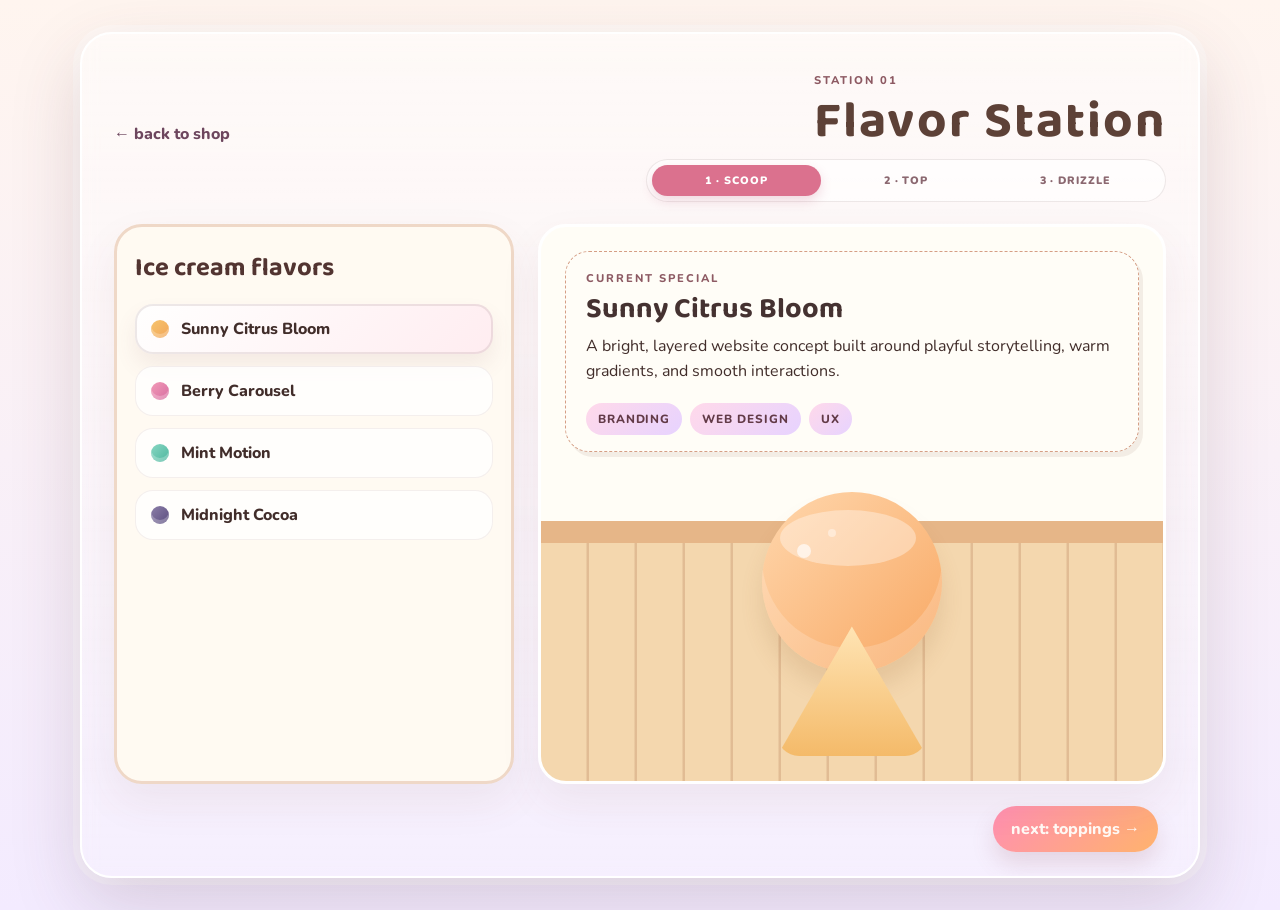
==== flavors.html @ 5803fb7e "Built the ice-cream-shop portfolio experience across all four pages." ====
<!DOCTYPE html>
<html lang="en">
  <head>
    <meta charset="UTF-8" />
    <meta name="viewport" content="width=device-width, initial-scale=1.0" />
    <title>Flavor Station | Iris' Portfolio</title>
    <link rel="preconnect" href="https://fonts.googleapis.com" />
    <link rel="preconnect" href="https://fonts.gstatic.com" crossorigin />
    <link href="https://fonts.googleapis.com/css2?family=Baloo+2:wght@400;600;700;800&family=Nunito:wght@400;600;700;800&display=swap" rel="stylesheet" />
    <link rel="stylesheet" href="styles.css" />
  </head>
  <body class="station-screen flavor-screen">
    <div class="station-shell">
      <header class="station-header">
        <a class="back-link" href="index.html">← back to shop</a>
        <div>
          <p class="eyebrow">station 01</p>
          <h2>Flavor Station</h2>
        </div>
      </header>
      <nav class="order-progress" aria-label="Build your ice cream"><span class="current">1 · scoop</span><span>2 · top</span><span>3 · drizzle</span></nav>

      <main class="station-layout">
        <aside class="selector-panel">
          <h3>Ice cream flavors</h3>
          <div class="choice-grid">
            <button class="flavor-button active" data-name="Sunny Citrus Bloom" data-description="A bright, layered website concept built around playful storytelling, warm gradients, and smooth interactions." data-color="#f6c46d" data-accent="#f2a65a">
              <span class="swatch" style="background: linear-gradient(135deg, #f6c46d, #f2a65a);"></span>
              Sunny Citrus Bloom
            </button>
            <button class="flavor-button" data-name="Berry Carousel" data-description="A polished portfolio experience with gallery-style layouts, vivid color decisions, and a strong visual narrative." data-color="#f29bb7" data-accent="#d76da1">
              <span class="swatch" style="background: linear-gradient(135deg, #f29bb7, #d76da1);"></span>
              Berry Carousel
            </button>
            <button class="flavor-button" data-name="Mint Motion" data-description="A crisp UI system focused on usability, clean structure, and delightful micro-interactions that feel effortless." data-color="#8ad7c3" data-accent="#4bb69d">
              <span class="swatch" style="background: linear-gradient(135deg, #8ad7c3, #4bb69d);"></span>
              Mint Motion
            </button>
            <button class="flavor-button" data-name="Midnight Cocoa" data-description="A deeper, more technical build with product thinking, motion design, and thoughtful front-end craftsmanship." data-color="#8c7fa8" data-accent="#5b4d7f">
              <span class="swatch" style="background: linear-gradient(135deg, #8c7fa8, #5b4d7f);"></span>
              Midnight Cocoa
            </button>
          </div>
        </aside>

        <section class="service-stage">
          <div class="order-ticket">
            <p class="ticket-label">current special</p>
            <h3 id="selected-project-name">Sunny Citrus Bloom</h3>
            <p id="selected-project-description">
              A bright, layered website concept built around playful storytelling, warm gradients, and smooth interactions.
            </p>
            <div class="tag-row">
              <span>branding</span>
              <span>web design</span>
              <span>ux</span>
            </div>
          </div>

          <div class="scoop-stage">
            <div class="display-scoop" id="scoop-display" aria-label="Selected project flavor">
              <div class="scoop scoop-large" id="scoop-color"><span class="scoop-shine"></span></div>
              <div class="cone-small"></div>
            </div>
          </div>
        </section>
      </main>

      <footer class="station-footer">
        <a href="toppings.html">next: toppings →</a>
      </footer>
    </div>

    <script src="script.js"></script>
  </body>
</html>
---- styles.css ----
:root {
  --cream: #fffaf0;
  --mint: #dff7ef;
  --pink: #ffd8e8;
  --peach: #ffdfc2;
  --rose: #ff7eb6;
  --coral: #ff8d73;
  --gold: #ffd166;
  --mint-dark: #67c5b0;
  --berry: #b26ab7;
  --coffee: #7b4d3a;
  --choco: #5b392f;
  --brown: #8d6448;
  --panel: rgba(255, 255, 255, 0.75);
  --shadow: rgba(104, 54, 68, 0.18);
  --text: #412d2a;
}

* {
  box-sizing: border-box;
}

html, body {
  margin: 0;
  min-height: 100%;
  font-family: "Nunito", sans-serif;
  background: linear-gradient(180deg, #fff7f2 0%, #ffe8ef 35%, #dff5ff 100%);
  color: var(--text);
}

body {
  min-height: 100vh;
  display: flex;
  align-items: center;
  justify-content: center;
  padding: 32px 18px;
}

img {
  max-width: 100%;
  display: block;
}

button, a {
  font: inherit;
}

.home-screen {
  background:
    radial-gradient(circle at top left, rgba(255, 255, 255, 0.8), transparent 20%),
    linear-gradient(180deg, #fef9f4 0%, #ffe2e9 100%);
}

.storefront-shell,
.station-shell {
  width: min(1120px, 100%);
  min-height: 760px;
  background: rgba(255, 255, 255, 0.42);
  border: 4px solid rgba(255, 255, 255, 0.8);
  border-radius: 32px;
  box-shadow: 0 24px 60px rgba(119, 83, 92, 0.16);
  backdrop-filter: blur(8px);
  overflow: hidden;
}

.storefront-shell {
  position: relative;
  padding: 26px 26px 18px;
  background:
    linear-gradient(180deg, rgba(255,255,255,0.1), rgba(255,255,255,0.5)),
    linear-gradient(180deg, #fffaf1 0%, #ffe6f2 36%, #e3f9ff 100%);
}

.store-header {
  display: flex;
  justify-content: center;
  text-align: center;
  padding: 12px 0 18px;
}

.brand-mark {
  display: flex;
  flex-direction: column;
  align-items: center;
  gap: 8px;
}

.brand-tag,
.eyebrow,
.ticket-label {
  text-transform: uppercase;
  letter-spacing: 0.18em;
  font-size: 0.7rem;
  font-weight: 800;
  color: #8d5a63;
}

.store-header h1,
.station-header h2 {
  margin: 0;
  font-family: "Baloo 2", cursive;
  font-size: clamp(2.4rem, 5vw, 4.8rem);
  line-height: 0.9;
  letter-spacing: 0.04em;
  color: #5d4137;
}

.banister {
  display: grid;
  grid-template-columns: repeat(6, minmax(0, 1fr));
  gap: 12px;
  padding: 14px 24px 8px;
  margin-top: 4px;
}

.banister span {
  height: 32px;
  border-radius: 999px;
  background: linear-gradient(180deg, #fff7eb 0%, #f5d1c0 100%);
  border: 3px solid rgba(122, 79, 70, 0.14);
  box-shadow: inset 0 -8px 0 rgba(255,255,255,0.35);
}

.hero-panel {
  display: grid;
  grid-template-columns: minmax(220px, 35%) minmax(280px, 65%);
  align-items: center;
  gap: 24px;
  padding: 26px 26px 12px;
  min-height: 420px;
}

.scoop-illustration {
  position: relative;
  height: 320px;
  display: flex;
  align-items: end;
  justify-content: center;
}

.scoop {
  position: absolute;
  width: 150px;
  height: 150px;
  border-radius: 50%;
  box-shadow: inset 0 -20px 0 rgba(255,255,255,0.22);
}

.scoop::before {
  content: "";
  position: absolute;
  inset: 14px 22px auto 18px;
  height: 46px;
  border-radius: 50%;
  background: rgba(255,255,255,0.35);
}

.scoop-one {
  bottom: 116px;
  left: 28%;
  background: linear-gradient(135deg, #ffc5d9, #ff7f9d);
}

.scoop-two {
  bottom: 126px;
  left: 42%;
  width: 160px;
  height: 160px;
  background: linear-gradient(135deg, #ffde8f, #ffb347);
}

.scoop-three {
  bottom: 112px;
  left: 56%;
  width: 140px;
  height: 140px;
  background: linear-gradient(135deg, #b3f0d3, #70c4a0);
}

.cone {
  position: absolute;
  bottom: 0;
  left: 50%;
  transform: translateX(-50%);
  width: 152px;
  height: 150px;
  background: linear-gradient(180deg, #ffd7a8, #f2b96a);
  clip-path: polygon(50% 0%, 100% 100%, 0% 100%);
  border-radius: 10px 10px 24px 24px;
}

.title-panel {
  background: rgba(255, 255, 255, 0.38);
  border: 3px solid rgba(255, 255, 255, 0.75);
  border-radius: 28px;
  padding: 34px 28px;
  box-shadow: 0 20px 40px rgba(160, 120, 86, 0.12);
}

.title-panel h2 {
  margin: 8px 0 16px;
  font-family: "Baloo 2", cursive;
  font-size: clamp(2.4rem, 4vw, 4rem);
  line-height: 0.95;
  color: #4d352d;
}

.title-panel p:last-child {
  margin: 0;
  font-size: 1.08rem;
  line-height: 1.6;
  max-width: 62ch;
}

.menu-bar {
  display: grid;
  grid-template-columns: repeat(3, minmax(0, 1fr));
  gap: 16px;
  padding: 16px 22px 22px;
}

.menu-button {
  display: flex;
  flex-direction: column;
  align-items: center;
  justify-content: center;
  gap: 6px;
  min-height: 132px;
  border: none;
  border-radius: 26px;
  text-decoration: none;
  color: #fffaf7;
  background: linear-gradient(135deg, #ff9bb7 0%, #ff7e6d 30%, #ffbf69 100%);
  box-shadow: inset 0 -12px 0 rgba(124, 42, 61, 0.12), 0 16px 26px rgba(162, 98, 87, 0.2);
  transition: transform 0.2s ease, box-shadow 0.2s ease;
}

.menu-button:nth-child(2) {
  background: linear-gradient(135deg, #86d7d4 0%, #72b7ee 35%, #c7a8ff 100%);
}

.menu-button:nth-child(3) {
  background: linear-gradient(135deg, #ffc579 0%, #f58fa8 40%, #d6a4ff 100%);
}

.menu-button:hover,
.menu-button:focus-visible {
  transform: translateY(-3px) scale(1.01);
  box-shadow: inset 0 -10px 0 rgba(124, 42, 61, 0.12), 0 22px 30px rgba(162, 98, 87, 0.2);
}

.button-label {
  font-family: "Baloo 2", cursive;
  font-size: clamp(1.5rem, 2vw, 2.2rem);
  line-height: 1;
}

.menu-button small {
  font-weight: 800;
  letter-spacing: 0.08em;
  text-transform: uppercase;
  opacity: 0.9;
}

.station-screen {
  background: linear-gradient(180deg, #fff5ef 0%, #f3ebff 100%);
}

.station-shell {
  padding: 28px 32px 24px;
  min-height: 780px;
  background: linear-gradient(180deg, rgba(255,255,255,0.5), rgba(255,255,255,0.2));
}

.station-header {
  display: flex;
  align-items: end;
  justify-content: space-between;
  gap: 16px;
  margin-bottom: 24px;
}

.back-link {
  text-decoration: none;
  color: #6d465e;
  font-weight: 800;
}

.station-header h2 {
  margin: 6px 0 0;
  font-family: "Baloo 2", cursive;
  font-size: clamp(2.2rem, 4vw, 3.2rem);
  line-height: 0.9;
}

.station-layout {
  display: grid;
  grid-template-columns: minmax(290px, 38%) minmax(300px, 62%);
  gap: 24px;
  min-height: 560px;
}

.selector-panel,
.service-stage {
  background: rgba(255, 255, 255, 0.46);
  border: 3px solid rgba(255,255,255,0.72);
  border-radius: 28px;
  box-shadow: 0 18px 40px rgba(122, 80, 81, 0.08);
}

.selector-panel {
  padding: 20px 18px;
}

.selector-panel h3 {
  margin: 0 0 16px;
  color: #523431;
  font-size: 1.6rem;
  font-family: "Baloo 2", cursive;
}

.choice-grid {
  display: grid;
  gap: 12px;
}

.flavor-button,
.topping-button,
.sauce-button {
  display: flex;
  align-items: center;
  gap: 12px;
  width: 100%;
  padding: 14px 16px;
  border: none;
  border-radius: 18px;
  background: rgba(255, 255, 255, 0.8);
  color: var(--text);
  text-align: left;
  font-size: 1rem;
  font-weight: 800;
  box-shadow: inset 0 0 0 1px rgba(120, 68, 73, 0.08);
  cursor: pointer;
  transition: transform 0.2s ease, box-shadow 0.2s ease, background 0.2s ease;
}

.flavor-button:hover,
.topping-button:hover,
.sauce-button:hover,
.flavor-button:focus-visible,
.topping-button:focus-visible,
.sauce-button:focus-visible {
  transform: translateX(2px);
  box-shadow: inset 0 0 0 2px rgba(111, 78, 74, 0.1), 0 12px 24px rgba(124, 75, 88, 0.07);
}

.flavor-button.active,
.topping-button.active,
.sauce-button.active {
  background: linear-gradient(135deg, rgba(255,255,255,0.94), rgba(255,233,240,0.78));
  box-shadow: inset 0 0 0 2px rgba(110, 76, 76, 0.12), 0 12px 22px rgba(136, 78, 90, 0.09);
}

.swatch {
  display: inline-block;
  width: 18px;
  height: 18px;
  border-radius: 50%;
  box-shadow: inset 0 -4px 0 rgba(255,255,255,0.25);
  flex-shrink: 0;
}

.service-stage {
  display: flex;
  flex-direction: column;
  justify-content: space-between;
  padding: 24px;
}

.order-ticket {
  background: rgba(255, 255, 255, 0.7);
  border-radius: 24px;
  border: 3px solid rgba(255,255,255,0.8);
  padding: 18px 20px 16px;
  box-shadow: inset 0 0 0 1px rgba(111, 78, 74, 0.06);
}

.order-ticket h3 {
  margin: 8px 0 10px;
  color: #453231;
  font-size: clamp(1.8rem, 2.2vw, 2.8rem);
  font-family: "Baloo 2", cursive;
  line-height: 0.95;
}

.order-ticket p {
  margin: 0;
  line-height: 1.6;
}

.tag-row {
  display: flex;
  flex-wrap: wrap;
  gap: 8px;
  margin-top: 18px;
}

.tag-row span {
  padding: 8px 12px;
  border-radius: 999px;
  background: linear-gradient(135deg, #ffd9ea, #e7d3ff);
  font-size: 0.74rem;
  font-weight: 800;
  letter-spacing: 0.08em;
  text-transform: uppercase;
  color: #623a47;
}

.scoop-stage,
.topping-stage,
.sauce-stage {
  display: flex;
  align-items: center;
  justify-content: center;
  padding-top: 18px;
}

.display-scoop {
  position: relative;
  width: 230px;
  height: 240px;
  display: flex;
  align-items: end;
  justify-content: center;
}

.scoop-large {
  position: absolute;
  bottom: 84px;
  width: 180px;
  height: 180px;
  border-radius: 50%;
  background: linear-gradient(135deg, #ffd7ad, #f8a762);
  box-shadow: inset 0 -24px 0 rgba(255,255,255,0.18), 0 18px 22px rgba(149, 92, 44, 0.15);
}

.scoop-large::before {
  content: "";
  position: absolute;
  inset: 18px 26px auto 18px;
  height: 56px;
  border-radius: 50%;
  background: rgba(255,255,255,0.35);
}

.cone-small {
  position: absolute;
  bottom: 0;
  width: 150px;
  height: 130px;
  background: linear-gradient(180deg, #ffe4b4, #f4ba69);
  clip-path: polygon(50% 0%, 100% 100%, 0% 100%);
  border-radius: 10px 10px 22px 22px;
}

.selected-sprinkle {
  position: relative;
  width: 200px;
  height: 200px;
  border-radius: 24px;
  background: linear-gradient(135deg, #fff8d7, #fbd2d6);
  box-shadow: inset 0 0 0 3px rgba(255,255,255,0.6), 0 20px 28px rgba(123, 90, 77, 0.12);
  overflow: hidden;
}

.mini-dots {
  position: absolute;
  inset: 0;
  background-image:
    radial-gradient(circle at 20% 22%, rgba(255,255,255,0.9) 0 12%, transparent 13%),
    radial-gradient(circle at 42% 36%, rgba(255,255,255,0.9) 0 10%, transparent 11%),
    radial-gradient(circle at 66% 28%, rgba(255,255,255,0.9) 0 10%, transparent 11%),
    radial-gradient(circle at 35% 60%, rgba(255,255,255,0.9) 0 12%, transparent 13%),
    radial-gradient(circle at 60% 70%, rgba(255,255,255,0.9) 0 10%, transparent 11%),
    radial-gradient(circle at 72% 58%, rgba(255,255,255,0.9) 0 10%, transparent 11%);
}

.drizzle-glass {
  position: relative;
  width: 220px;
  height: 220px;
  border-radius: 28px;
  background: linear-gradient(135deg, rgba(255,255,255,0.76), rgba(230, 229, 255, 0.66));
  border: 3px solid rgba(255,255,255,0.8);
  box-shadow: inset 0 0 0 2px rgba(144, 113, 159, 0.08), 0 20px 30px rgba(122, 79, 113, 0.12);
  overflow: hidden;
}

.drizzle-stripe {
  position: absolute;
  left: 16%;
  width: 68%;
  height: 14px;
  border-radius: 10px;
  background: linear-gradient(90deg, #ff7aa4, #ffb86d, #ffc3d8);
  box-shadow: 0 6px 10px rgba(209, 111, 120, 0.14);
}

.stripe-one { top: 32%; transform: rotate(18deg); }
.stripe-two { top: 48%; transform: rotate(-16deg); }
.stripe-three { top: 64%; transform: rotate(14deg); }

.station-footer {
  display: flex;
  justify-content: flex-end;
  margin-top: 22px;
  padding-right: 8px;
}

.station-footer a {
  display: inline-flex;
  align-items: center;
  justify-content: center;
  padding: 12px 18px;
  border-radius: 999px;
  text-decoration: none;
  color: #fffaf6;
  font-weight: 800;
  background: linear-gradient(135deg, #ff8fb2, #ffb36d);
  box-shadow: 0 12px 22px rgba(147, 89, 99, 0.18);
}

@media (max-width: 860px) {
  .hero-panel,
  .station-layout {
    grid-template-columns: 1fr;
  }

  .menu-bar {
    grid-template-columns: 1fr;
  }

  .storefront-shell,
  .station-shell {
    min-height: unset;
  }

  .station-header {
    flex-direction: column;
    align-items: flex-start;
  }
}

/* Shopfront polish */
body::before { content:""; position:fixed; inset:0; pointer-events:none; opacity:.2; background-image:radial-gradient(#a96162 0.7px,transparent 0.7px); background-size:18px 18px; mask-image:linear-gradient(#000,transparent 70%); }
.storefront-shell,.station-shell { border:2px solid #fff; box-shadow:0 26px 70px rgba(91,54,64,.18),0 0 0 7px rgba(255,255,255,.35); }
.store-header { position:relative; }
.open-sign { position:absolute; right:10px; top:8px; padding:7px 12px; border:2px solid #df7593; border-radius:8px; color:#c85274; font:800 .68rem/1 "Nunito"; letter-spacing:.12em; transform:rotate(3deg); background:#fff8ec; }
.awning { height:68px; margin:0 -26px; display:flex; overflow:hidden; filter:drop-shadow(0 8px 0 rgba(108,68,59,.13)); }
.awning span { flex:1; background:#ff829e; border-radius:0 0 22px 22px; }
.awning span:nth-child(even) { background:#fff5e2; }
.hero-panel { padding-top:32px; }
.shop-window { position:relative; height:355px; display:flex; justify-content:center; align-items:center; border:9px solid #e9af86; border-radius:150px 150px 18px 18px; background:linear-gradient(150deg,rgba(255,255,255,.85),rgba(191,231,239,.42)); box-shadow:inset 0 0 0 4px #fff8e7,0 18px 28px rgba(101,60,49,.12); overflow:hidden; }
.shop-window::after { content:""; position:absolute; inset:0; background:linear-gradient(120deg,transparent 34%,rgba(255,255,255,.5) 35%,transparent 48%); pointer-events:none; }
.window-label,.window-copy { position:absolute; z-index:5; font-weight:900; color:#7a4b42; text-transform:uppercase; letter-spacing:.15em; font-size:.65rem; }
.window-label { top:25px; }.window-copy{bottom:16px;letter-spacing:.08em;}
.shop-window .scoop-illustration { width:100%; height:310px; transform:scale(.78) translateY(22px); }
.title-panel { background:#fffaf1;border:2px solid #f3d7c4;box-shadow:8px 8px 0 #f1b4c3; }
.start-order { display:inline-flex; gap:28px; align-items:center; margin-top:24px; padding:13px 18px; border-radius:999px; color:#fff; text-decoration:none; font-weight:900; background:#e76083; box-shadow:0 7px 0 #b64061; transition:.2s; }
.start-order:hover { transform:translateY(-2px);box-shadow:0 9px 0 #b64061; }
.menu-button { position:relative;align-items:flex-start;padding:20px 22px;min-height:142px;overflow:hidden;border:2px solid rgba(93,58,51,.12); }
.menu-button::after { content:"";position:absolute;width:95px;height:95px;border-radius:50%;right:-20px;bottom:-30px;background:rgba(255,255,255,.18); }
.menu-number { position:absolute;right:18px;top:14px;font-weight:900;opacity:.65; }
.menu-icon { font-size:1.6rem;line-height:1; }
.menu-button small { margin-top:auto; }

/* Station workflow */
.station-shell { position:relative; }
.station-header { margin-bottom:14px; }
.order-progress { width:min(520px,100%); margin:0 0 22px auto; display:grid;grid-template-columns:repeat(3,1fr);padding:5px;border-radius:999px;background:rgba(255,255,255,.62);border:1px solid rgba(111,78,74,.12); }
.order-progress span,.order-progress a { padding:8px 10px;text-align:center;border-radius:999px;color:#8b6870;text-decoration:none;text-transform:uppercase;font-size:.67rem;font-weight:900;letter-spacing:.09em; }
.order-progress .current { color:#fff;background:#db718e;box-shadow:0 5px 12px rgba(183,74,108,.2); }
.selector-panel { background:#fffaf2; border-color:#efd8c7; }
.service-stage { position:relative; overflow:hidden; background:linear-gradient(180deg,#fffdf6 0 53%,#e6b688 53% 57%,#f4d7ae 57%);border-color:#fff; }
.service-stage::after { content:"";position:absolute;left:0;right:0;bottom:0;height:43%;opacity:.25;background:repeating-linear-gradient(90deg,transparent 0 45px,#a96a45 46px 48px);pointer-events:none; }
.order-ticket { position:relative;z-index:2;background:#fffdf7;border:1px dashed #d59e85;box-shadow:4px 5px 0 rgba(121,76,56,.09); }
.scoop-stage,.topping-stage,.sauce-stage { position:relative;z-index:2;min-height:260px; }
.scoop-large { transition:background .35s ease,transform .25s ease;animation:scoopIn .5s ease both; }
.scoop-shine { position:absolute;width:14px;height:14px;border-radius:50%;left:35px;top:52px;background:rgba(255,255,255,.65);box-shadow:28px -18px 0 -3px rgba(255,255,255,.4); }
.selected-sprinkle,.drizzle-glass { transition:background .35s ease; }
.base-cup,.sundae-cup { position:absolute;bottom:18px;width:170px;height:115px;background:linear-gradient(90deg,#f7b46b,#ffd391,#efa75f);clip-path:polygon(5% 0,95% 0,82% 100%,18% 100%); }
.base-cup span { position:absolute;inset:22px 25px;background:rgba(255,255,255,.24);clip-path:polygon(5% 0,95% 0,82% 100%,18% 100%); }
.topping-stage .selected-sprinkle { z-index:2;width:155px;height:120px;border-radius:50% 50% 42% 42%;transform:translateY(-46px); }
.sundae-cup { height:125px;border-radius:0 0 55px 55px;clip-path:none;background:rgba(215,242,245,.72);border:4px solid #fff; }
.sundae-cream { position:absolute;width:150px;height:105px;border-radius:50%;left:6px;top:-70px;background:linear-gradient(135deg,#fff5cf,#f9c9d8);box-shadow:inset 0 -14px rgba(255,255,255,.25); }
.sauce-stage .drizzle-glass { z-index:2;width:155px;height:105px;transform:translateY(-47px);background:transparent;border:0;box-shadow:none; }
@keyframes scoopIn { from{transform:translateY(-18px) scale(.92);opacity:0} to{transform:none;opacity:1} }
@media (prefers-reduced-motion:reduce){*{scroll-behavior:auto!important;animation:none!important;transition:none!important}}
@media (max-width:860px){body{align-items:flex-start;padding:14px 10px}.open-sign{display:none}.awning{height:48px}.hero-panel{padding:24px 5px 10px}.shop-window{height:310px;max-width:390px;width:100%;margin:auto}.title-panel{padding:28px 22px}.order-progress{margin-bottom:18px}.station-shell{padding:22px 16px}.station-layout{min-height:auto}.service-stage{min-height:560px}.menu-bar{padding-inline:4px}.menu-button{min-height:118px}}
@media (max-width:480px){.storefront-shell{padding:18px 16px}.awning{margin-inline:-16px}.store-header h1{font-size:2.2rem}.shop-window{height:270px}.shop-window .scoop-illustration{transform:scale(.65) translateY(35px)}.order-progress span,.order-progress a{font-size:.56rem;padding:7px 3px}.station-header h2{font-size:2rem}}
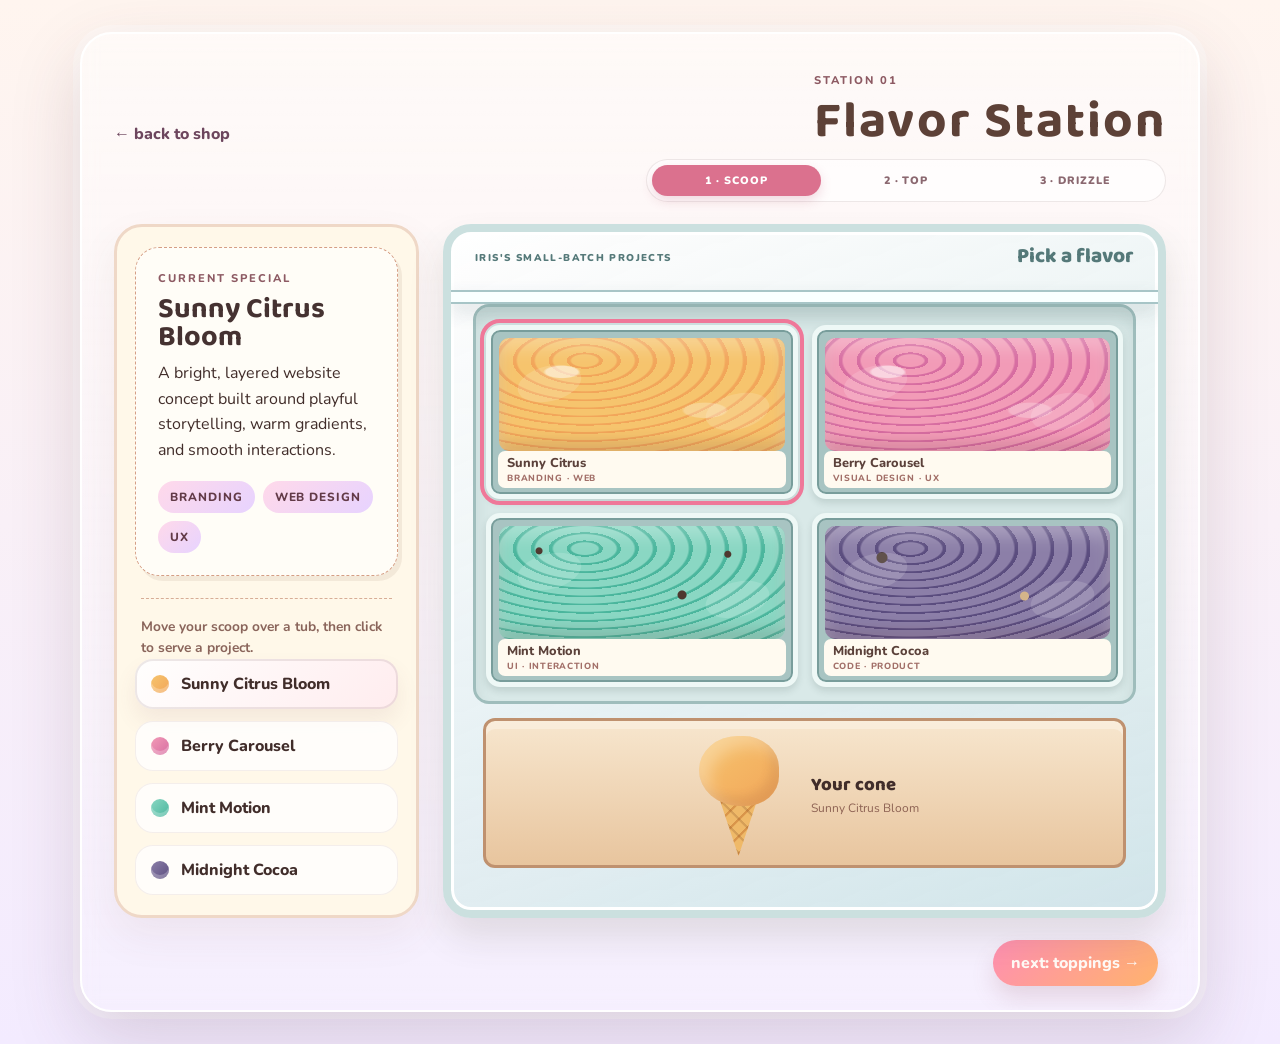
==== commit 7224bb4c: "Reworked the ice-cream interactions to feel much more physical." ====
--- a/flavors.html
+++ b/flavors.html
@@ -20,10 +20,16 @@
       </header>
       <nav class="order-progress" aria-label="Build your ice cream"><span class="current">1 · scoop</span><span>2 · top</span><span>3 · drizzle</span></nav>
 
-      <main class="station-layout">
-        <aside class="selector-panel">
-          <h3>Ice cream flavors</h3>
-          <div class="choice-grid">
+      <main class="station-layout counter-layout">
+        <aside class="selector-panel project-sidebar">
+          <div class="order-ticket">
+            <p class="ticket-label">current special</p>
+            <h3 id="selected-project-name">Sunny Citrus Bloom</h3>
+            <p id="selected-project-description">A bright, layered website concept built around playful storytelling, warm gradients, and smooth interactions.</p>
+            <div class="tag-row"><span>branding</span><span>web design</span><span>ux</span></div>
+          </div>
+          <p class="counter-hint">Move your scoop over a tub, then click to serve a project.</p>
+          <div class="choice-grid legacy-choices" hidden>
             <button class="flavor-button active" data-name="Sunny Citrus Bloom" data-description="A bright, layered website concept built around playful storytelling, warm gradients, and smooth interactions." data-color="#f6c46d" data-accent="#f2a65a">
               <span class="swatch" style="background: linear-gradient(135deg, #f6c46d, #f2a65a);"></span>
               Sunny Citrus Bloom
@@ -43,26 +49,16 @@
           </div>
         </aside>
 
-        <section class="service-stage">
-          <div class="order-ticket">
-            <p class="ticket-label">current special</p>
-            <h3 id="selected-project-name">Sunny Citrus Bloom</h3>
-            <p id="selected-project-description">
-              A bright, layered website concept built around playful storytelling, warm gradients, and smooth interactions.
-            </p>
-            <div class="tag-row">
-              <span>branding</span>
-              <span>web design</span>
-              <span>ux</span>
-            </div>
+        <section class="ice-cream-counter" id="flavor-counter" aria-label="Ice cream flavor display">
+          <div class="freezer-label"><span>IRIS'S SMALL-BATCH PROJECTS</span><strong>Pick a flavor</strong></div>
+          <div class="flavor-case">
+            <button class="flavor-button flavor-tub active" data-name="Sunny Citrus Bloom" data-description="A bright, layered website concept built around playful storytelling, warm gradients, and smooth interactions." data-color="#f6c46d" data-accent="#f2a65a" style="--flavor:#f6c46d;--accent:#f2a65a"><span class="ice-cream-surface citrus"></span><span class="tub-card">Sunny Citrus<small>branding · web</small></span></button>
+            <button class="flavor-button flavor-tub" data-name="Berry Carousel" data-description="A polished portfolio experience with gallery-style layouts, vivid color decisions, and a strong visual narrative." data-color="#f29bb7" data-accent="#d76da1" style="--flavor:#f29bb7;--accent:#d76da1"><span class="ice-cream-surface berry"></span><span class="tub-card">Berry Carousel<small>visual design · ux</small></span></button>
+            <button class="flavor-button flavor-tub" data-name="Mint Motion" data-description="A crisp UI system focused on usability, clean structure, and delightful micro-interactions that feel effortless." data-color="#8ad7c3" data-accent="#4bb69d" style="--flavor:#8ad7c3;--accent:#4bb69d"><span class="ice-cream-surface mint-chip"></span><span class="tub-card">Mint Motion<small>ui · interaction</small></span></button>
+            <button class="flavor-button flavor-tub" data-name="Midnight Cocoa" data-description="A deeper, more technical build with product thinking, motion design, and thoughtful front-end craftsmanship." data-color="#8c7fa8" data-accent="#5b4d7f" style="--flavor:#8c7fa8;--accent:#5b4d7f"><span class="ice-cream-surface cocoa"></span><span class="tub-card">Midnight Cocoa<small>code · product</small></span></button>
           </div>
-
-          <div class="scoop-stage">
-            <div class="display-scoop" id="scoop-display" aria-label="Selected project flavor">
-              <div class="scoop scoop-large" id="scoop-color"><span class="scoop-shine"></span></div>
-              <div class="cone-small"></div>
-            </div>
-          </div>
+          <div class="serving-rail"><div class="cone-receiver"><div class="served-scoop" id="served-scoop"></div><div class="waffle-cone"></div></div><p><strong>Your cone</strong><span id="served-label">Sunny Citrus Bloom</span></p></div>
+          <div class="scoop-cursor" id="scoop-cursor" aria-hidden="true"><span></span></div>
         </section>
       </main>
 
--- a/styles.css
+++ b/styles.css
@@ -598,3 +598,48 @@
 @media (prefers-reduced-motion:reduce){*{scroll-behavior:auto!important;animation:none!important;transition:none!important}}
 @media (max-width:860px){body{align-items:flex-start;padding:14px 10px}.open-sign{display:none}.awning{height:48px}.hero-panel{padding:24px 5px 10px}.shop-window{height:310px;max-width:390px;width:100%;margin:auto}.title-panel{padding:28px 22px}.order-progress{margin-bottom:18px}.station-shell{padding:22px 16px}.station-layout{min-height:auto}.service-stage{min-height:560px}.menu-bar{padding-inline:4px}.menu-button{min-height:118px}}
 @media (max-width:480px){.storefront-shell{padding:18px 16px}.awning{margin-inline:-16px}.store-header h1{font-size:2.2rem}.shop-window{height:270px}.shop-window .scoop-illustration{transform:scale(.65) translateY(35px)}.order-progress span,.order-progress a{font-size:.56rem;padding:7px 3px}.station-header h2{font-size:2rem}}
+
+/* Behind-the-counter flavor case */
+.counter-layout{grid-template-columns:minmax(230px,29%) minmax(520px,71%)}
+.project-sidebar{display:flex;flex-direction:column;justify-content:center;background:#fff8e9}
+.project-sidebar .order-ticket{padding:22px}
+.counter-hint{margin:22px 6px 0;padding-top:18px;border-top:1px dashed #d7ad96;color:#8a655b;font-size:.86rem;line-height:1.5;font-weight:700}
+.ice-cream-counter{position:relative;min-height:590px;padding:72px 22px 18px;border:8px solid #cbe0df;border-radius:28px;background:linear-gradient(155deg,rgba(255,255,255,.88),rgba(195,224,226,.72));box-shadow:inset 0 0 0 3px #fff,0 20px 35px rgba(83,82,68,.14);overflow:hidden;cursor:none}
+.ice-cream-counter::before{content:"";position:absolute;inset:58px 0 auto;height:10px;background:#f9ffff;border-block:2px solid #a7c5c7;box-shadow:0 8px 18px rgba(63,92,93,.16)}
+.freezer-label{position:absolute;top:15px;left:24px;right:24px;display:flex;align-items:center;justify-content:space-between;color:#557979}
+.freezer-label span{font-size:.62rem;font-weight:900;letter-spacing:.14em}.freezer-label strong{font:800 1.3rem/1 "Baloo 2"}
+.flavor-case{display:grid;grid-template-columns:repeat(2,1fr);gap:14px;padding:18px 10px 14px;background:#d9e9e8;border:3px solid #9fbdbc;border-radius:16px;box-shadow:inset 0 12px 16px rgba(60,91,92,.12)}
+.flavor-tub{position:relative!important;display:block!important;height:174px;padding:7px!important;border:5px solid #eef8f6!important;border-radius:14px!important;background:#a8c4c2!important;overflow:hidden;box-shadow:inset 0 0 0 2px #789d9b,0 4px 7px rgba(45,72,70,.15)!important;cursor:none!important}
+.flavor-tub:hover,.flavor-tub:focus-visible{transform:translateY(-2px)!important}.flavor-tub.active{outline:4px solid #ef7899;outline-offset:2px}
+.ice-cream-surface{position:absolute;inset:8px 8px 43px;border-radius:10px;background:radial-gradient(ellipse at 22% 30%,rgba(255,255,255,.5) 0 5%,transparent 6%),radial-gradient(ellipse at 72% 64%,rgba(255,255,255,.25) 0 7%,transparent 8%),repeating-radial-gradient(ellipse at 30% 20%,var(--flavor) 0 13px,var(--accent) 15px 18px);box-shadow:inset 0 10px 18px rgba(255,255,255,.28),inset 0 -10px 14px rgba(94,52,49,.16)}
+.ice-cream-surface::before,.ice-cream-surface::after{content:"";position:absolute;width:65px;height:35px;border-radius:50%;background:rgba(255,255,255,.14);transform:rotate(-14deg)}.ice-cream-surface::before{left:18px;top:28px}.ice-cream-surface::after{right:15px;bottom:22px}
+.mint-chip{background:radial-gradient(circle at 14% 22%,#4f382f 0 3px,transparent 4px),radial-gradient(circle at 64% 61%,#4f382f 0 4px,transparent 5px),radial-gradient(circle at 80% 25%,#4f382f 0 3px,transparent 4px),repeating-radial-gradient(ellipse at 30% 20%,var(--flavor) 0 13px,var(--accent) 15px 18px)}
+.cocoa{background:radial-gradient(circle at 20% 28%,#47352f 0 5px,transparent 6px),radial-gradient(circle at 70% 62%,#d4b58a 0 4px,transparent 5px),repeating-radial-gradient(ellipse at 30% 20%,var(--flavor) 0 13px,var(--accent) 15px 18px)}
+.tub-card{position:absolute;left:7px;right:7px;bottom:6px;padding:6px 9px;border-radius:7px;background:#fffaf0;color:#5b413a;text-align:left;font:800 .8rem/1 "Nunito"}.tub-card small{display:block;margin-top:4px;color:#a26f68;font-size:.56rem;text-transform:uppercase;letter-spacing:.08em}
+.serving-rail{height:150px;margin:14px 10px 0;display:flex;align-items:center;justify-content:center;gap:28px;border-radius:12px;background:linear-gradient(#f7e6ce,#e8c59e);border:3px solid #bf916f;box-shadow:inset 0 8px rgba(255,255,255,.28)}
+.serving-rail p{display:flex;flex-direction:column}.serving-rail p strong{font:800 1.15rem "Baloo 2"}.serving-rail p span{font-size:.75rem;color:#8d6253}
+.cone-receiver{position:relative;width:92px;height:125px}.waffle-cone{position:absolute;bottom:0;left:19px;width:58px;height:78px;clip-path:polygon(5% 0,95% 0,50% 100%);background:repeating-linear-gradient(45deg,transparent 0 9px,rgba(135,80,38,.25) 10px 12px),repeating-linear-gradient(-45deg,#efb968 0 9px,#d9954a 10px 12px)}
+.served-scoop{position:absolute;z-index:2;left:8px;top:5px;width:80px;height:70px;border-radius:52% 48% 45% 55%;background:linear-gradient(145deg,#f6c46d,#f2a65a);box-shadow:inset 10px 10px 16px rgba(255,255,255,.3),inset -8px -9px 10px rgba(116,57,40,.12);transition:background .25s}
+.served-scoop.scooped{animation:serveScoop .55s cubic-bezier(.2,.8,.2,1)}
+.scoop-cursor{position:absolute;z-index:10;width:58px;height:120px;pointer-events:none;transform:translate(-14px,-30px) rotate(-32deg);opacity:0;transition:opacity .12s}
+.ice-cream-counter:hover .scoop-cursor{opacity:1}.scoop-cursor::before{content:"";position:absolute;top:0;left:4px;width:48px;height:48px;border-radius:50%;border:7px solid #b6c2c4;background:radial-gradient(circle at 35% 30%,#fff,#cdd7d8 45%,#8c9a9c 100%);box-shadow:4px 6px 9px rgba(45,57,59,.3)}.scoop-cursor span{position:absolute;top:43px;left:22px;width:17px;height:78px;border-radius:8px;background:linear-gradient(90deg,#5c6b6f,#d9e1e2 38%,#718084)}
+.scoop-cursor.dig{animation:digScoop .45s ease}
+@keyframes digScoop{50%{transform:translate(-8px,-14px) rotate(12deg) scale(.9)}}@keyframes serveScoop{0%{transform:translateY(-75px) scale(.35);opacity:0}70%{transform:translateY(5px) scale(1.06)}100%{transform:none;opacity:1}}
+@media(max-width:860px){.counter-layout{grid-template-columns:1fr}.ice-cream-counter{min-height:590px}.project-sidebar{min-height:250px}.scoop-cursor{display:none}.ice-cream-counter,.flavor-tub{cursor:pointer!important}}
+@media(max-width:520px){.ice-cream-counter{padding-inline:10px}.flavor-case{gap:8px;padding-inline:7px}.flavor-tub{height:150px}.tub-card{font-size:.68rem}.serving-rail{margin-inline:0}}
+
+/* Real topping-bin treatment */
+.topping-screen .selector-panel{background:linear-gradient(#dcebea,#c5d9d8);border:7px solid #eaf5f3;padding:16px}
+.topping-screen .selector-panel h3{padding:8px 10px;margin-bottom:10px;color:#557573;text-transform:uppercase;font-size:.92rem;letter-spacing:.12em}
+.topping-screen .choice-grid{grid-template-columns:repeat(2,1fr);gap:12px}
+.topping-screen .topping-button{position:relative;display:flex;flex-direction:column;justify-content:flex-end;align-items:flex-start;height:148px;padding:12px;border:4px solid #f5ffff;border-radius:13px;background:#a5c1bf;overflow:hidden;box-shadow:inset 0 0 0 2px #789b99,0 4px 7px rgba(57,78,77,.16);font-size:.72rem;z-index:1}
+.topping-screen .topping-button::before{content:"";position:absolute;z-index:-1;inset:8px 8px 37px;border-radius:8px;background-color:#f1d2a3;background-image:radial-gradient(circle,#5b3428 0 5px,transparent 6px),radial-gradient(circle at 70% 60%,#7a4932 0 4px,transparent 5px);background-size:28px 25px,32px 30px;box-shadow:inset 0 10px 15px rgba(255,255,255,.35)}
+.topping-screen .topping-button:nth-child(2)::before{background-color:#fff1c6;background-image:linear-gradient(65deg,transparent 45%,#ec6e8c 46% 55%,transparent 56%),linear-gradient(-65deg,transparent 45%,#54b9aa 46% 55%,transparent 56%),linear-gradient(20deg,transparent 45%,#f0b53b 46% 55%,transparent 56%);background-size:25px 27px}
+.topping-screen .topping-button:nth-child(3)::before{background-color:#b4e4d8;background-image:radial-gradient(ellipse,#fff 0 5px,transparent 6px),radial-gradient(ellipse at 70% 70%,#55aa99 0 5px,transparent 6px);background-size:30px 22px}
+.topping-screen .topping-button:nth-child(4)::before{background-color:#dfccf5;background-image:radial-gradient(circle,#8d6ab1 0 7px,#c7a8e2 8px 10px,transparent 11px);background-size:32px 30px}
+.topping-screen .topping-button .swatch{display:none}.topping-screen .topping-button.active{outline:4px solid #ef7899;outline-offset:2px}.topping-screen .service-stage{background:linear-gradient(180deg,#fffdf6 0 48%,#e4b184 48% 53%,#f3d2a8 53%)}
+.topping-screen .selected-sprinkle{width:160px;height:115px;border-radius:52% 48% 44% 46%;background:linear-gradient(145deg,#fff1c7,#f5b9c9)!important;overflow:visible;transform:translateY(-42px);box-shadow:inset 10px 8px 15px rgba(255,255,255,.38),inset -8px -10px 12px rgba(130,72,58,.1)}
+.topping-screen .mini-dots{border-radius:inherit;background-image:radial-gradient(circle at 20% 22%,#5b3428 0 5px,transparent 6px),radial-gradient(circle at 42% 36%,#73432d 0 4px,transparent 5px),radial-gradient(circle at 66% 28%,#5b3428 0 5px,transparent 6px),radial-gradient(circle at 35% 60%,#71442f 0 5px,transparent 6px),radial-gradient(circle at 68% 65%,#543126 0 4px,transparent 5px)}
+.topping-screen .selected-sprinkle.sprinkling .mini-dots{animation:sprinkleFall .55s cubic-bezier(.2,.7,.2,1)}
+@keyframes sprinkleFall{0%{transform:translateY(-100px);opacity:0}65%{transform:translateY(8px);opacity:1}100%{transform:none}}
+@media(max-width:500px){.topping-screen .choice-grid{grid-template-columns:1fr 1fr}.topping-screen .topping-button{height:125px;padding-inline:8px;font-size:.62rem}}
